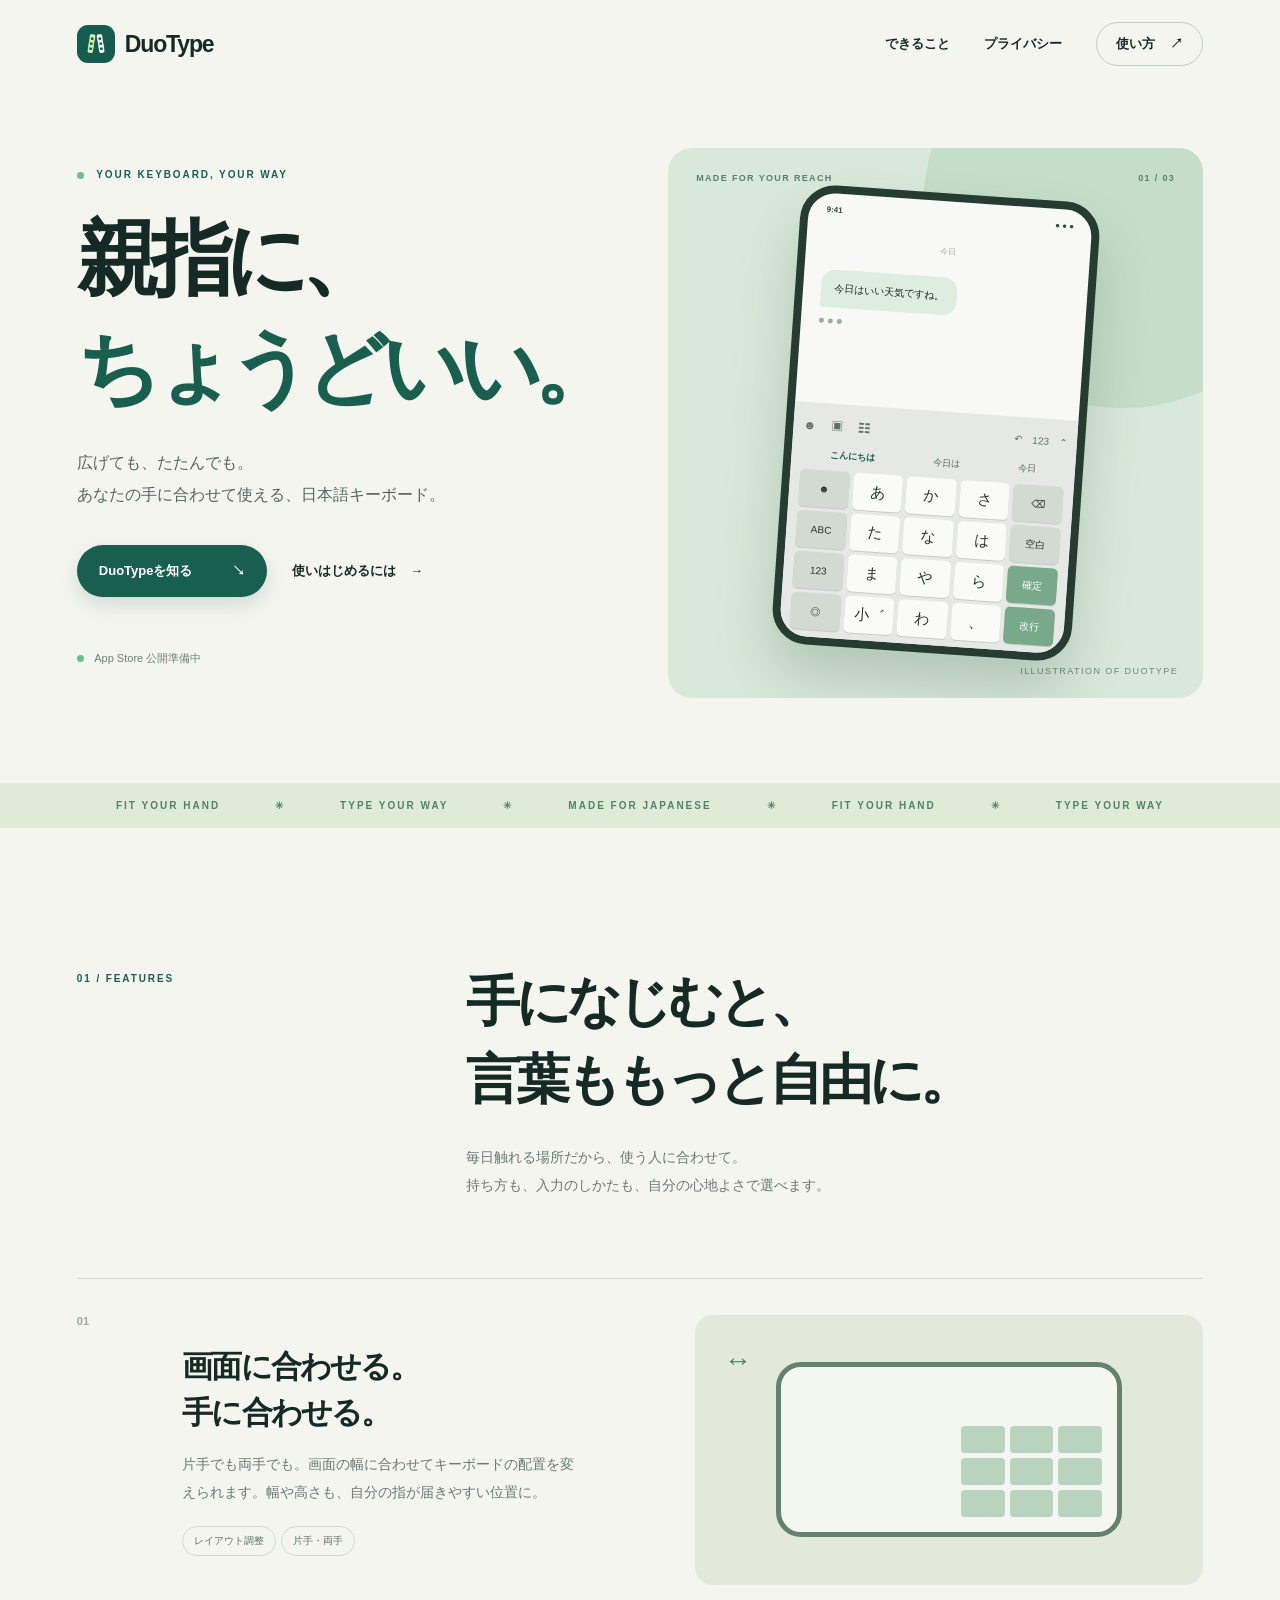
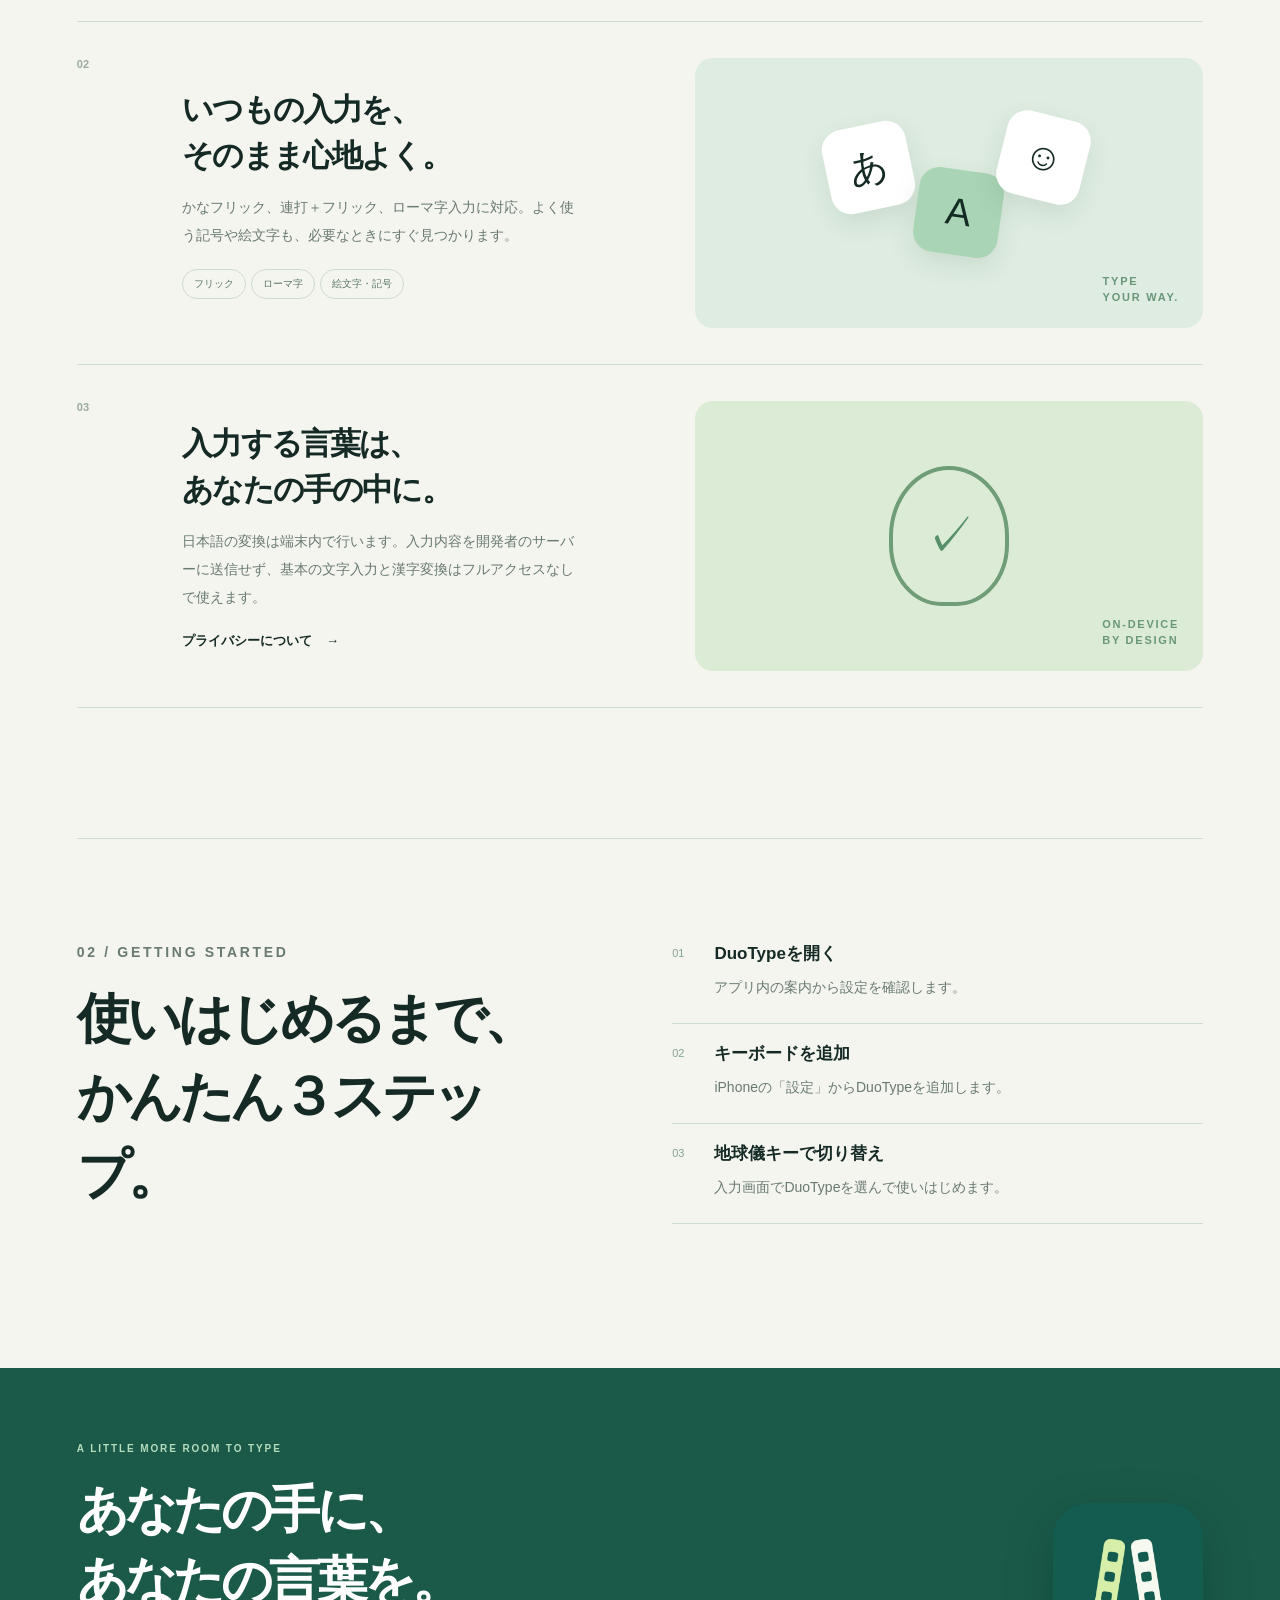
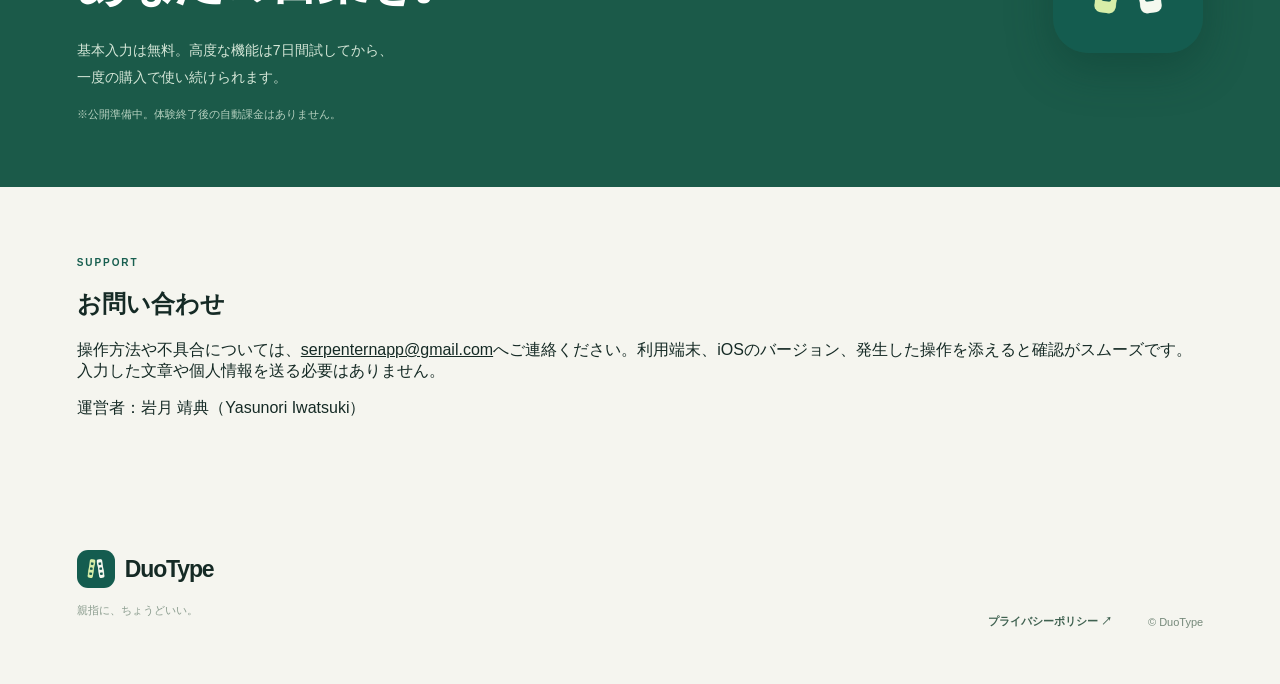
==== index.html @ b4846aad "Publish DuoType introduction and privacy policy" ====
<!doctype html>
<html lang="ja">
<head>
<meta charset="utf-8"><meta name="viewport" content="width=device-width,initial-scale=1">
<meta name="description" content="DuoTypeは、画面の幅や持ち方に合わせて使える日本語キーボードです。">
<meta name="theme-color" content="#f5f5ef"><title>DuoType — 親指に、ちょうどいい。</title>
<link rel="icon" href="assets/icon.png"><link rel="stylesheet" href="style.css">
<link rel="canonical" href="https://serpentern.github.io/duotype-site/"></head>
<body>
<a class="skip" href="#main">本文へ移動</a>
<header class="site-header"><a class="brand" href="index.html" aria-label="DuoType ホーム"><img src="assets/icon.png" alt=""><span>DuoType</span></a><nav aria-label="メインナビゲーション"><a href="#features">できること</a><a href="#privacy">プライバシー</a><a class="nav-cta" href="#getting-started">使い方 <span aria-hidden="true">↗</span></a></nav></header>
<main id="main">
<section class="hero section-shell"><div class="hero-copy"><div class="eyebrow"><span class="dot"></span> YOUR KEYBOARD, YOUR WAY</div><h1>親指に、<br><em>ちょうどいい。</em></h1><p class="lead">広げても、たたんでも。<br>あなたの手に合わせて使える、<br class="mobile-break">日本語キーボード。</p><div class="hero-actions"><a class="button primary" href="#features">DuoTypeを知る <span aria-hidden="true">↘</span></a><a class="text-link" href="#getting-started">使いはじめるには <span aria-hidden="true">→</span></a></div><p class="availability"><span class="dot"></span> App Store 公開準備中</p></div>
<div class="hero-art" aria-label="画面に合わせた片手用キーボードのイメージ"><div class="art-label"><span>MADE FOR YOUR REACH</span><span>01 / 03</span></div><div class="device"><div class="device-top"><span>9:41</span><span>● ● ●</span></div><div class="message-area"><span class="message-time">今日</span><div class="bubble">今日はいい天気ですね。</div><div class="typing"><span></span><span></span><span></span></div></div><div class="keyboard"><div class="keyboard-toolbar"><span>☻</span><span>▣</span><span>☷</span><span class="tool-right">↶　123　⌃</span></div><div class="candidate"><span>こんにちは</span><span>今日は</span><span>今日</span></div><div class="keygrid"><span class="key special">☻</span><span class="key">あ</span><span class="key">か</span><span class="key">さ</span><span class="key special">⌫</span><span class="key special">ABC</span><span class="key">た</span><span class="key">な</span><span class="key">は</span><span class="key special">空白</span><span class="key special">123</span><span class="key">ま</span><span class="key">や</span><span class="key">ら</span><span class="key enter">確定</span><span class="key special">◎</span><span class="key">小゛</span><span class="key">わ</span><span class="key">、</span><span class="key enter">改行</span></div></div></div><span class="art-caption">ILLUSTRATION OF DUOTYPE</span></div></section>
<div class="ticker" aria-hidden="true"><span>FIT YOUR HAND</span><span>✳</span><span>TYPE YOUR WAY</span><span>✳</span><span>MADE FOR JAPANESE</span><span>✳</span><span>FIT YOUR HAND</span><span>✳</span><span>TYPE YOUR WAY</span></div>
<section id="features" class="section-shell features"><div class="section-intro"><p class="eyebrow">01 / FEATURES</p><div><h2>手になじむと、<br>言葉ももっと自由に。</h2><p>毎日触れる場所だから、使う人に合わせて。<br>持ち方も、入力のしかたも、自分の心地よさで選べます。</p></div></div><div class="feature-list"><article class="feature-row"><div class="feature-number">01</div><div><h3>画面に合わせる。<br>手に合わせる。</h3><p>片手でも両手でも。画面の幅に合わせてキーボードの配置を変えられます。幅や高さも、自分の指が届きやすい位置に。</p><span class="chip">レイアウト調整</span><span class="chip">片手・両手</span></div><div class="feature-art layout-art" aria-hidden="true"><div class="small-device"><div class="layout-keys"><i></i><i></i><i></i><i></i><i></i><i></i><i></i><i></i><i></i></div></div><div class="layout-arrow">↔</div></div></article><article class="feature-row"><div class="feature-number">02</div><div><h3>いつもの入力を、<br>そのまま心地よく。</h3><p>かなフリック、連打＋フリック、ローマ字入力に対応。よく使う記号や絵文字も、必要なときにすぐ見つかります。</p><span class="chip">フリック</span><span class="chip">ローマ字</span><span class="chip">絵文字・記号</span></div><div class="feature-art type-art" aria-hidden="true"><div class="floating-key one">あ</div><div class="floating-key two">A</div><div class="floating-key three">☺</div><span>TYPE<br>YOUR WAY.</span></div></article><article id="privacy" class="feature-row"><div class="feature-number">03</div><div><h3>入力する言葉は、<br>あなたの手の中に。</h3><p>日本語の変換は端末内で行います。入力内容を開発者のサーバーに送信せず、基本の文字入力と漢字変換はフルアクセスなしで使えます。</p><a class="text-link" href="privacy.html">プライバシーについて <span aria-hidden="true">→</span></a></div><div class="feature-art privacy-art" aria-hidden="true"><div class="shield">✓</div><span>ON-DEVICE<br>BY DESIGN</span></div></article></div></section>
<section id="getting-started" class="setup section-shell"><div><p class="eyebrow">02 / GETTING STARTED</p><h2>使いはじめるまで、<br>かんたん３ステップ。</h2></div><ol><li><span>01</span><div><h3>DuoTypeを開く</h3><p>アプリ内の案内から設定を確認します。</p></div></li><li><span>02</span><div><h3>キーボードを追加</h3><p>iPhoneの「設定」からDuoTypeを追加します。</p></div></li><li><span>03</span><div><h3>地球儀キーで切り替え</h3><p>入力画面でDuoTypeを選んで使いはじめます。</p></div></li></ol></section>
<section class="closing"><div class="section-shell closing-inner"><div><p class="eyebrow">A LITTLE MORE ROOM TO TYPE</p><h2>あなたの手に、<br>あなたの言葉を。</h2><p>基本入力は無料。高度な機能は7日間試してから、<br>一度の購入で使い続けられます。</p><span class="closing-note">※公開準備中。体験終了後の自動課金はありません。</span></div><img src="assets/icon.png" alt="" class="closing-icon"></div></section>
<section id="support" class="section-shell" style="padding-top:60px;padding-bottom:60px"><p class="eyebrow">SUPPORT</p><h2>お問い合わせ</h2><p>操作方法や不具合については、<a href="mailto:serpenternapp@gmail.com" style="text-decoration:underline">serpenternapp@gmail.com</a>へご連絡ください。利用端末、iOSのバージョン、発生した操作を添えると確認がスムーズです。入力した文章や個人情報を送る必要はありません。</p><p>運営者：岩月 靖典（Yasunori Iwatsuki）</p></section></main><footer class="footer section-shell"><div><a class="brand" href="index.html"><img src="assets/icon.png" alt=""><span>DuoType</span></a><p>親指に、ちょうどいい。</p></div><div class="footer-right"><a href="privacy.html">プライバシーポリシー <span aria-hidden="true">↗</span></a><span>© DuoType</span></div></footer>
</body></html>
---- style.css ----
:root{--ink:#152a25;--muted:#687a71;--green:#185f50;--mint:#bfe3cc;--cream:#f5f5ef;--line:#dce3d9;--white:#fff;--yellow:#e4efb5}*{box-sizing:border-box}html{scroll-behavior:smooth}body{margin:0;background:var(--cream);color:var(--ink);font-family:-apple-system,BlinkMacSystemFont,"Hiragino Kaku Gothic ProN","Noto Sans JP",Meiryo,sans-serif;-webkit-font-smoothing:antialiased}a{color:inherit;text-decoration:none}a:focus-visible{outline:3px solid #538f71;outline-offset:5px}.skip{position:absolute;left:12px;top:-100px;z-index:99;background:white;padding:12px}.skip:focus{top:12px}.site-header{max-width:1440px;margin:auto;height:88px;padding:0 6%;display:flex;align-items:center;justify-content:space-between}.brand{display:inline-flex;align-items:center;gap:10px;font-weight:750;letter-spacing:-.05em;font-size:23px}.brand img{width:38px;height:38px;border-radius:11px}.site-header nav{display:flex;align-items:center;gap:34px;font-size:13px;font-weight:650}.site-header nav>a:not(.nav-cta):hover,.text-link:hover{color:#4f987c}.nav-cta{border:1px solid #bccfc2;border-radius:999px;padding:12px 19px}.nav-cta span{margin-left:12px}.section-shell{width:min(1240px,88%);margin:0 auto}.hero{min-height:680px;display:grid;grid-template-columns:1fr 1fr;align-items:center;gap:5%;padding:60px 0 85px}.eyebrow{font-size:10px;font-weight:800;letter-spacing:.19em;color:var(--green)}.dot{display:inline-block;width:7px;height:7px;border-radius:50%;background:#6fbd94;margin-right:8px;vertical-align:middle}.hero h1,.policy-heading h1{font-size:clamp(48px,6.4vw,88px);line-height:1.32;letter-spacing:-.095em;margin:25px 0;font-weight:750}.hero h1 em{font-style:normal;color:var(--green)}.lead{font-size:16px;line-height:2;color:#50675c}.hero-actions{display:flex;gap:25px;align-items:center;margin-top:34px}.button{display:inline-flex;justify-content:space-between;align-items:center;gap:40px;border-radius:100px;padding:17px 22px;font-weight:700;font-size:13px}.primary{background:var(--green);color:white;box-shadow:0 8px 20px #145c5029}.button:hover{background:#0f4f41}.text-link{font-size:13px;font-weight:700}.text-link span{margin-left:10px}.availability{margin-top:54px;color:#6d8175;font-size:11px}.hero-art{min-height:550px;border-radius:24px;background:#d9e9d9;position:relative;overflow:hidden;display:flex;justify-content:center;align-items:center}.hero-art:before{content:"";position:absolute;width:400px;height:400px;background:#c5dec9;border-radius:50%;top:-140px;right:-120px}.art-label{position:absolute;top:25px;left:28px;right:28px;display:flex;justify-content:space-between;font-size:9px;letter-spacing:.15em;color:#5b816c;font-weight:800}.art-caption{position:absolute;bottom:22px;right:25px;color:#6c8b77;font-size:9px;letter-spacing:.16em}.device{width:300px;height:460px;background:#f8f9f6;border:8px solid #263b32;border-radius:35px;box-shadow:0 32px 55px #20473535;overflow:hidden;z-index:1;transform:rotate(4deg)}.device-top{display:flex;justify-content:space-between;padding:12px 18px;color:#36453d;font-size:8px;font-weight:bold}.message-area{height:177px;padding:12px 18px}.message-time{display:block;text-align:center;font-size:8px;color:#a0ada3}.bubble{margin-top:20px;background:#ddede0;padding:12px 13px;border-radius:14px 14px 14px 3px;width:max-content;font-size:10px}.typing{margin-top:11px;display:flex;gap:4px}.typing span{width:5px;height:5px;border-radius:50%;background:#9caf9f}.keyboard{height:240px;padding:10px;background:#e5e8e4}.keyboard-toolbar{display:flex;gap:15px;align-items:center;color:#60726b;font-size:12px;height:25px}.tool-right{margin-left:auto;font-size:10px}.candidate{display:flex;justify-content:space-around;align-items:center;height:32px;color:#52665a;font-size:9px}.candidate span:first-child{color:var(--green);font-weight:bold}.keygrid{display:grid;grid-template-columns:repeat(5,1fr);grid-template-rows:repeat(4,37px);gap:4px}.key{display:flex;align-items:center;justify-content:center;background:#fafaf8;border-radius:5px;box-shadow:0 1px 0 #c6cdc6;color:#26362d;font-size:15px}.key.special{background:#d2dad2;font-size:10px}.key.enter{background:#79a98b;color:white;font-size:10px}.ticker{display:flex;gap:55px;white-space:nowrap;overflow:hidden;background:#dfead7;padding:17px 0;color:#50836a;font-size:10px;letter-spacing:.2em;font-weight:800;justify-content:center}.features{padding-top:135px;padding-bottom:130px}.section-intro{display:grid;grid-template-columns:1fr 2fr;gap:20px;margin-bottom:65px}.section-intro h2,.setup h2{font-size:clamp(34px,4.2vw,54px);line-height:1.45;letter-spacing:-.075em;margin:0 0 24px}.section-intro>div>p,.feature-row p,.setup p{color:var(--muted);line-height:2;font-size:14px}.feature-row{display:grid;grid-template-columns:.16fr 1fr 1.05fr;gap:28px;padding:36px 0;border-top:1px solid #cfdcd0;align-items:center}.feature-row:last-child{border-bottom:1px solid #cfdcd0}.feature-number{align-self:start;font-size:11px;font-weight:700;color:#9aab9b}.feature-row h3{font-size:clamp(25px,2.4vw,34px);letter-spacing:-.06em;line-height:1.5;margin:0 0 14px}.feature-row p{max-width:400px;margin-bottom:20px}.chip{display:inline-block;border:1px solid #cedbd0;border-radius:99px;padding:7px 11px;font-size:10px;color:#587667;margin-right:5px}.feature-art{min-height:270px;border-radius:18px;position:relative;overflow:hidden}.layout-art{background:#e2e9db;display:flex;align-items:center;justify-content:center}.small-device{width:68%;height:68%;min-height:175px;border:5px solid #63826e;border-radius:25px;background:#f3f7ef;display:flex;align-items:end;justify-content:end;padding:15px}.layout-keys{width:46%;display:grid;grid-template-columns:repeat(3,1fr);gap:5px}.layout-keys i{height:27px;background:#b8d4be;border-radius:4px}.layout-arrow{position:absolute;top:30px;left:29px;color:#548568;font-size:28px}.type-art{background:#dfece1;display:flex;align-items:center;justify-content:center}.type-art>span,.privacy-art>span{font-size:11px;line-height:1.5;letter-spacing:.16em;color:#699779;font-weight:800;position:absolute;right:24px;bottom:22px}.floating-key{width:85px;height:85px;border-radius:20px;background:#fff;display:grid;place-items:center;font-size:38px;box-shadow:0 10px 25px #46785822;position:absolute}.floating-key.one{transform:translate(-80px,-25px) rotate(-12deg)}.floating-key.two{transform:translate(10px,20px) rotate(8deg);background:#a9d4b5}.floating-key.three{transform:translate(95px,-35px) rotate(14deg)}.privacy-art{background:#dcebd5;display:flex;align-items:center;justify-content:center}.shield{width:120px;height:140px;border:4px solid #6f9d78;border-radius:55% 55% 48% 48%;display:grid;place-items:center;font-size:52px;color:#568f69}.setup{display:grid;grid-template-columns:1fr 1.1fr;gap:10%;padding:85px 0 130px;border-top:1px solid #cfdcd0}.setup ol{list-style:none;padding:0;margin:0}.setup li{display:flex;gap:30px;padding:18px 0 22px;border-bottom:1px solid #cfdcd0}.setup li>span{font-size:11px;color:#83a38d;padding-top:5px}.setup h3{font-size:17px;margin:0}.setup li p{margin:8px 0 0}.closing{background:#1b5a49;color:white}.closing-inner{min-height:360px;display:flex;align-items:center;justify-content:space-between;padding:65px 0}.closing .eyebrow{color:#b5dbbd}.closing h2{font-size:clamp(35px,4vw,54px);line-height:1.4;letter-spacing:-.075em;margin:20px 0}.closing p:not(.eyebrow){font-size:14px;line-height:1.9;color:#d5e7d8}.closing-note{font-size:11px;color:#b5d0bf}.closing-icon{width:150px;height:150px;border-radius:35px;box-shadow:0 15px 45px #0b3b3070}.footer{display:flex;justify-content:space-between;align-items:end;padding:55px 0}.footer p{font-size:11px;color:#8a9c8e}.footer-right{display:flex;gap:36px;align-items:center;font-size:11px;color:#75897a}.footer-right a{font-weight:bold;color:#3f6150}.policy-shell{width:min(1050px,88%);margin:auto}.policy-heading{padding:85px 0 90px;border-bottom:1px solid #cfdcd0}.policy-heading h1{font-size:clamp(44px,5.8vw,72px);margin:22px 0}.policy-heading h1 span{color:var(--green)}.policy-heading>p:last-child{color:#728678;font-size:14px}.policy-layout{display:grid;grid-template-columns:240px 1fr;gap:65px;padding:75px 0 120px}.policy-aside{position:sticky;top:30px;align-self:start;font-size:10px;letter-spacing:.15em;font-weight:800;color:#75a384}.policy-aside p{font-size:15px;letter-spacing:0;line-height:1.9;color:#4b6e59}.policy-aside a{display:inline-block;margin-top:20px;color:#5a8069;letter-spacing:0}.policy-content{max-width:690px}.policy-lead{font-size:16px!important;color:#304d3c!important;margin-top:0!important}.policy-content section{margin-top:56px}.policy-content h2{font-size:20px;letter-spacing:-.03em;margin-bottom:20px}.policy-content h2 span{font-size:10px;letter-spacing:.1em;color:#86a58b;margin-right:16px}.policy-content p{font-size:14px;line-height:2.05;color:#62766a}.policy-content a{color:var(--green);text-decoration:underline;text-underline-offset:3px}.mobile-break{display:none}@media(max-width:760px){.site-header{height:72px;padding:0 6%}.brand{font-size:20px}.brand img{width:34px;height:34px}.site-header nav{gap:15px;font-size:11px}.site-header nav>a:first-child{display:none}.nav-cta{padding:9px 12px}.hero{grid-template-columns:1fr;gap:35px;padding:50px 0 65px}.hero h1{font-size:clamp(48px,11vw,72px)}.hero-art{min-height:460px}.device{transform:rotate(3deg) scale(.85)}.hero-actions{gap:16px}.button{gap:22px;padding:15px 18px}.availability{margin-top:32px}.ticker{gap:28px;justify-content:flex-start;font-size:9px}.features{padding:90px 0}.section-intro{grid-template-columns:1fr;gap:8px;margin-bottom:35px}.feature-row{grid-template-columns:30px 1fr;gap:15px;padding:32px 0}.feature-art{grid-column:2;min-height:230px}.setup{grid-template-columns:1fr;gap:30px;padding:65px 0 90px}.closing-inner{min-height:330px;gap:12px}.closing-icon{width:86px;height:86px;border-radius:22px}.closing p:not(.eyebrow){font-size:12px}.closing p br{display:none}.footer{align-items:start}.footer-right{flex-direction:column;gap:15px;align-items:end}.policy-heading{padding:55px 0}.policy-layout{display:block;padding:40px 0 70px}.policy-aside{position:static;margin-bottom:50px}.policy-aside p{display:none}.policy-aside a{margin-top:15px}.policy-content section{margin-top:40px}.mobile-break{display:block}}@media(prefers-reduced-motion:reduce){html{scroll-behavior:auto}}
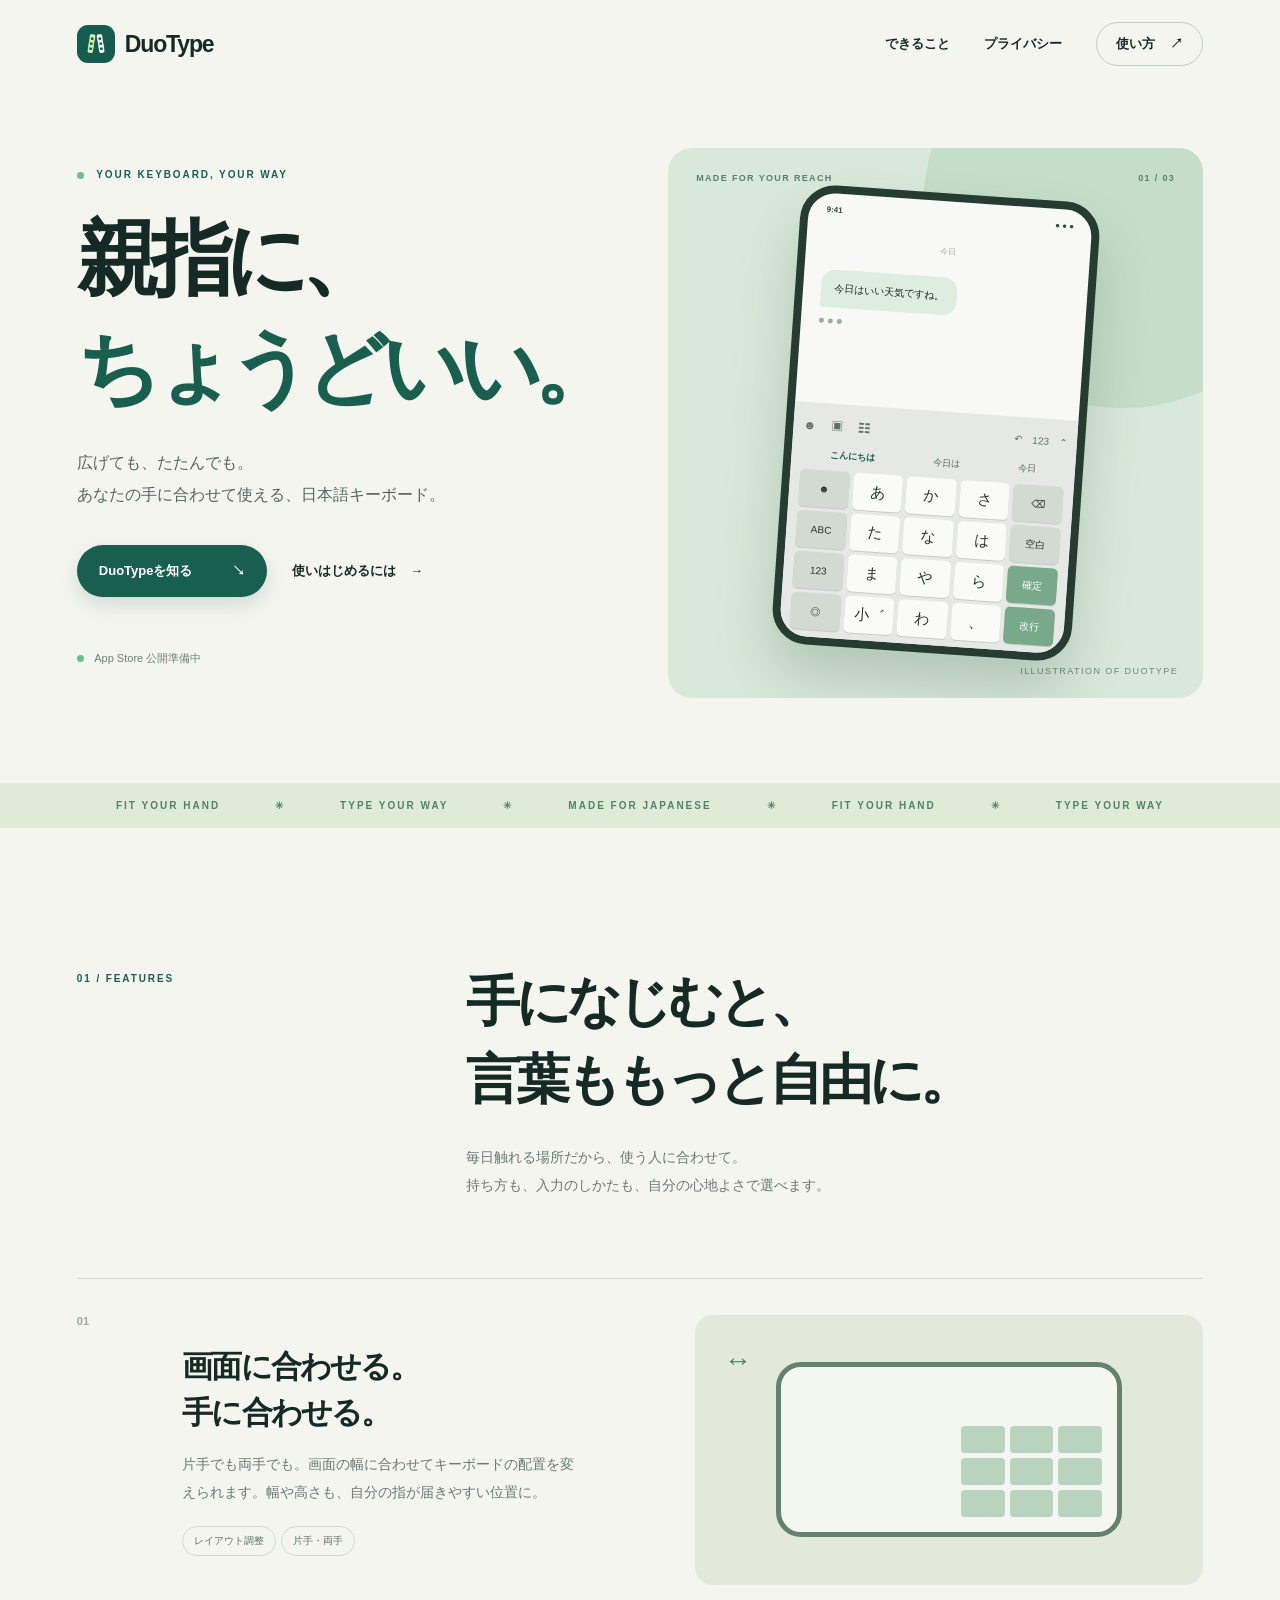
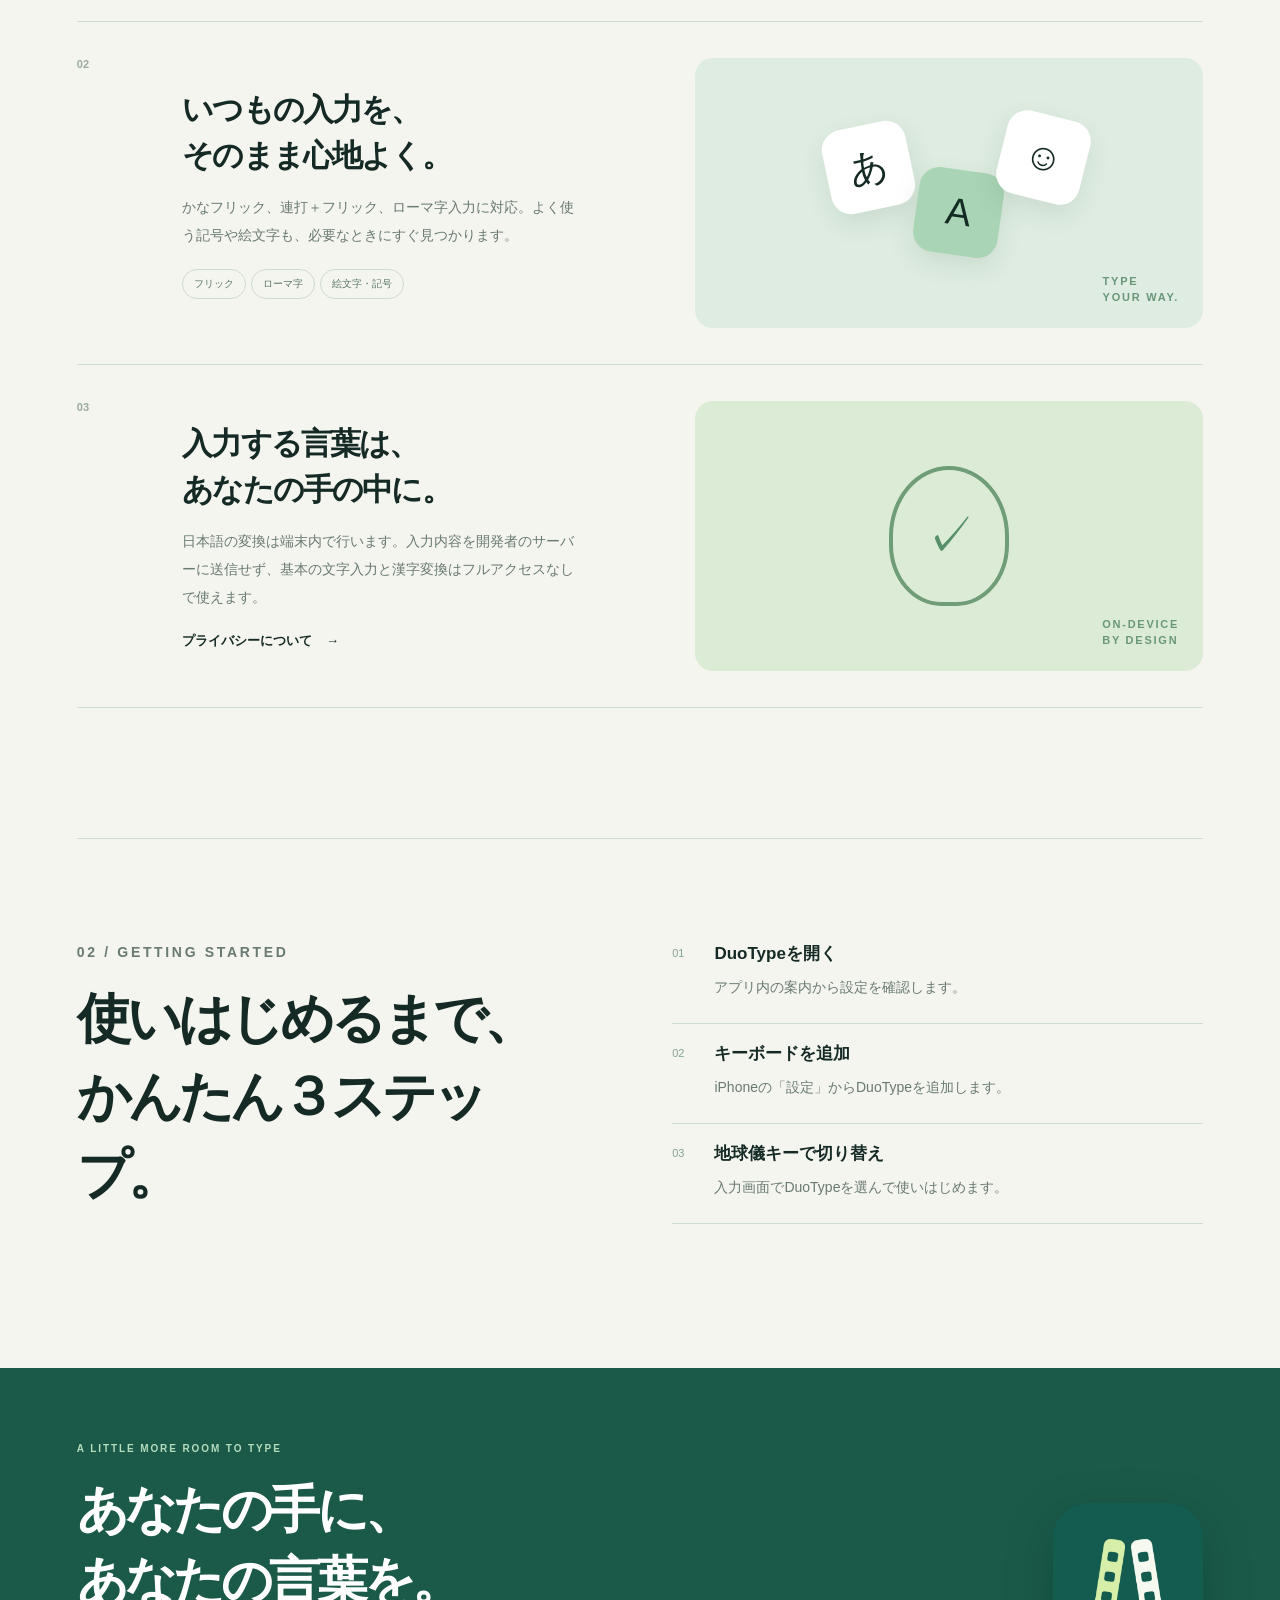
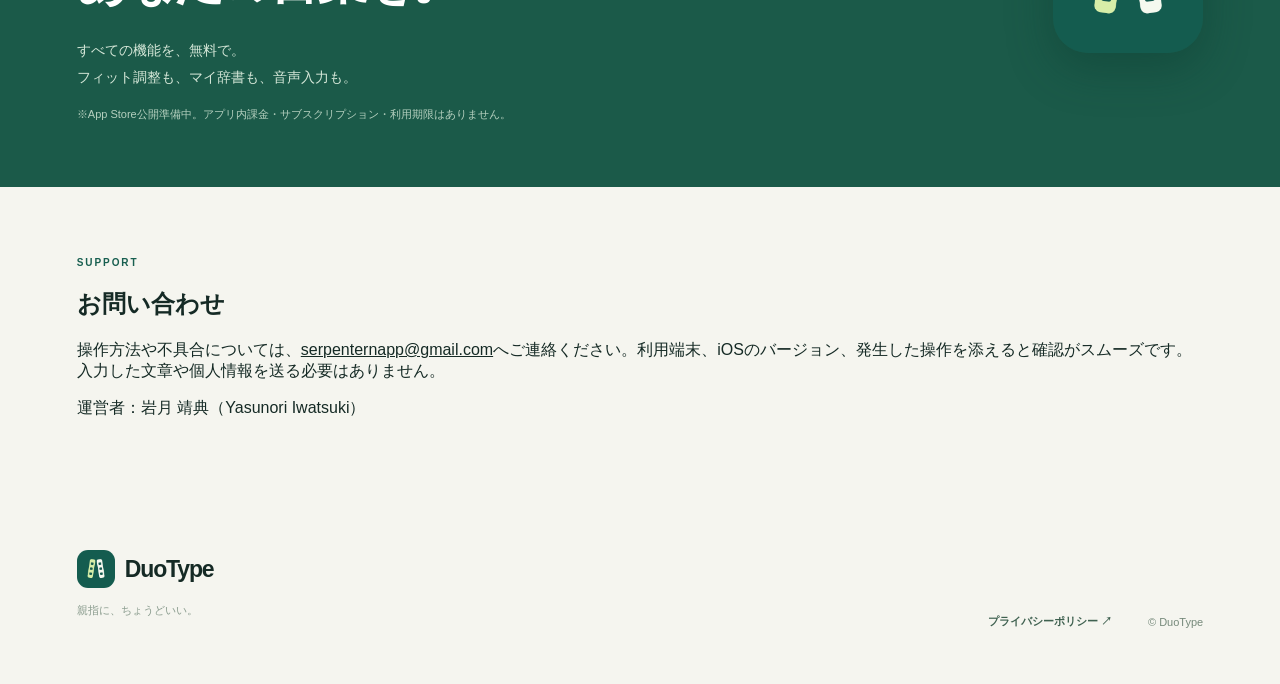
==== commit e8f00182: "Make all DuoType features free without in-app purchases" ====
--- a/index.html
+++ b/index.html
@@ -15,6 +15,6 @@
 <div class="ticker" aria-hidden="true"><span>FIT YOUR HAND</span><span>✳</span><span>TYPE YOUR WAY</span><span>✳</span><span>MADE FOR JAPANESE</span><span>✳</span><span>FIT YOUR HAND</span><span>✳</span><span>TYPE YOUR WAY</span></div>
 <section id="features" class="section-shell features"><div class="section-intro"><p class="eyebrow">01 / FEATURES</p><div><h2>手になじむと、<br>言葉ももっと自由に。</h2><p>毎日触れる場所だから、使う人に合わせて。<br>持ち方も、入力のしかたも、自分の心地よさで選べます。</p></div></div><div class="feature-list"><article class="feature-row"><div class="feature-number">01</div><div><h3>画面に合わせる。<br>手に合わせる。</h3><p>片手でも両手でも。画面の幅に合わせてキーボードの配置を変えられます。幅や高さも、自分の指が届きやすい位置に。</p><span class="chip">レイアウト調整</span><span class="chip">片手・両手</span></div><div class="feature-art layout-art" aria-hidden="true"><div class="small-device"><div class="layout-keys"><i></i><i></i><i></i><i></i><i></i><i></i><i></i><i></i><i></i></div></div><div class="layout-arrow">↔</div></div></article><article class="feature-row"><div class="feature-number">02</div><div><h3>いつもの入力を、<br>そのまま心地よく。</h3><p>かなフリック、連打＋フリック、ローマ字入力に対応。よく使う記号や絵文字も、必要なときにすぐ見つかります。</p><span class="chip">フリック</span><span class="chip">ローマ字</span><span class="chip">絵文字・記号</span></div><div class="feature-art type-art" aria-hidden="true"><div class="floating-key one">あ</div><div class="floating-key two">A</div><div class="floating-key three">☺</div><span>TYPE<br>YOUR WAY.</span></div></article><article id="privacy" class="feature-row"><div class="feature-number">03</div><div><h3>入力する言葉は、<br>あなたの手の中に。</h3><p>日本語の変換は端末内で行います。入力内容を開発者のサーバーに送信せず、基本の文字入力と漢字変換はフルアクセスなしで使えます。</p><a class="text-link" href="privacy.html">プライバシーについて <span aria-hidden="true">→</span></a></div><div class="feature-art privacy-art" aria-hidden="true"><div class="shield">✓</div><span>ON-DEVICE<br>BY DESIGN</span></div></article></div></section>
 <section id="getting-started" class="setup section-shell"><div><p class="eyebrow">02 / GETTING STARTED</p><h2>使いはじめるまで、<br>かんたん３ステップ。</h2></div><ol><li><span>01</span><div><h3>DuoTypeを開く</h3><p>アプリ内の案内から設定を確認します。</p></div></li><li><span>02</span><div><h3>キーボードを追加</h3><p>iPhoneの「設定」からDuoTypeを追加します。</p></div></li><li><span>03</span><div><h3>地球儀キーで切り替え</h3><p>入力画面でDuoTypeを選んで使いはじめます。</p></div></li></ol></section>
-<section class="closing"><div class="section-shell closing-inner"><div><p class="eyebrow">A LITTLE MORE ROOM TO TYPE</p><h2>あなたの手に、<br>あなたの言葉を。</h2><p>基本入力は無料。高度な機能は7日間試してから、<br>一度の購入で使い続けられます。</p><span class="closing-note">※公開準備中。体験終了後の自動課金はありません。</span></div><img src="assets/icon.png" alt="" class="closing-icon"></div></section>
+<section class="closing"><div class="section-shell closing-inner"><div><p class="eyebrow">A LITTLE MORE ROOM TO TYPE</p><h2>あなたの手に、<br>あなたの言葉を。</h2><p>すべての機能を、無料で。<br>フィット調整も、マイ辞書も、音声入力も。</p><span class="closing-note">※App Store公開準備中。アプリ内課金・サブスクリプション・利用期限はありません。</span></div><img src="assets/icon.png" alt="" class="closing-icon"></div></section>
 <section id="support" class="section-shell" style="padding-top:60px;padding-bottom:60px"><p class="eyebrow">SUPPORT</p><h2>お問い合わせ</h2><p>操作方法や不具合については、<a href="mailto:serpenternapp@gmail.com" style="text-decoration:underline">serpenternapp@gmail.com</a>へご連絡ください。利用端末、iOSのバージョン、発生した操作を添えると確認がスムーズです。入力した文章や個人情報を送る必要はありません。</p><p>運営者：岩月 靖典（Yasunori Iwatsuki）</p></section></main><footer class="footer section-shell"><div><a class="brand" href="index.html"><img src="assets/icon.png" alt=""><span>DuoType</span></a><p>親指に、ちょうどいい。</p></div><div class="footer-right"><a href="privacy.html">プライバシーポリシー <span aria-hidden="true">↗</span></a><span>© DuoType</span></div></footer>
 </body></html>
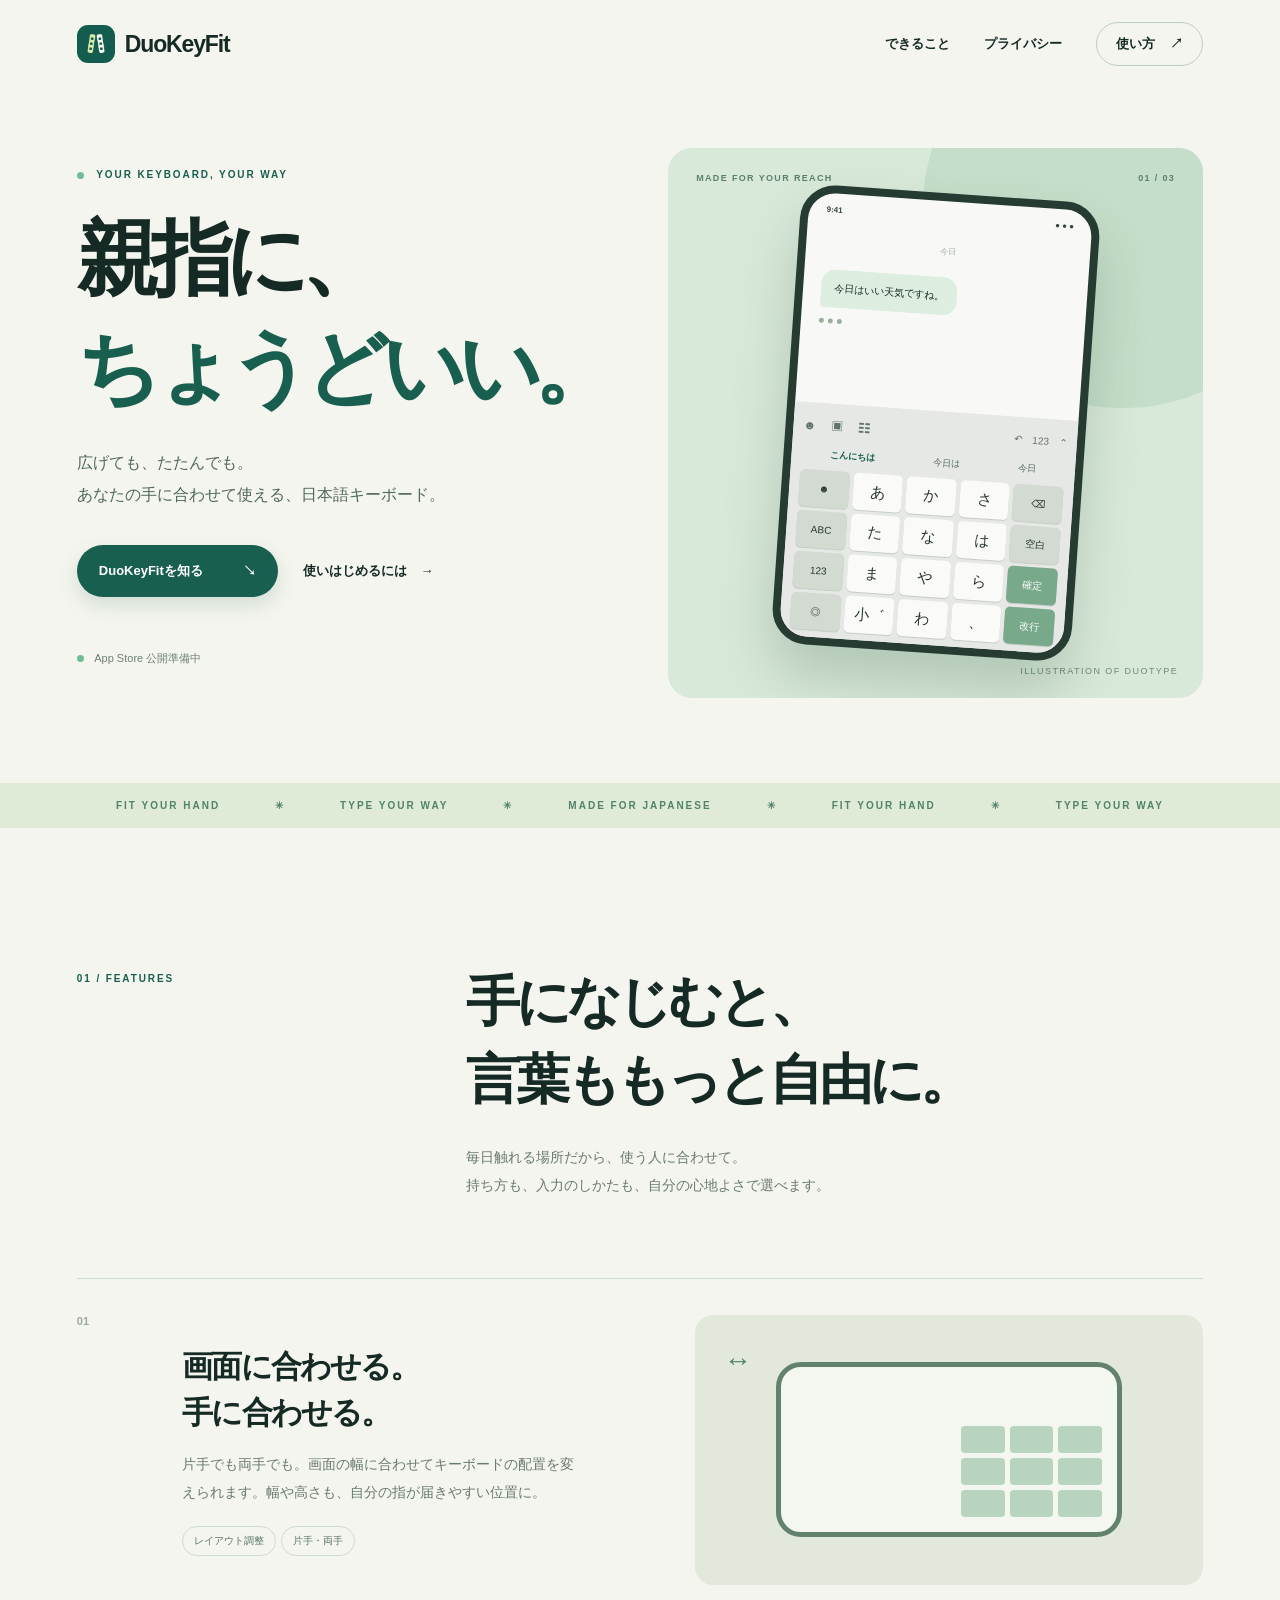
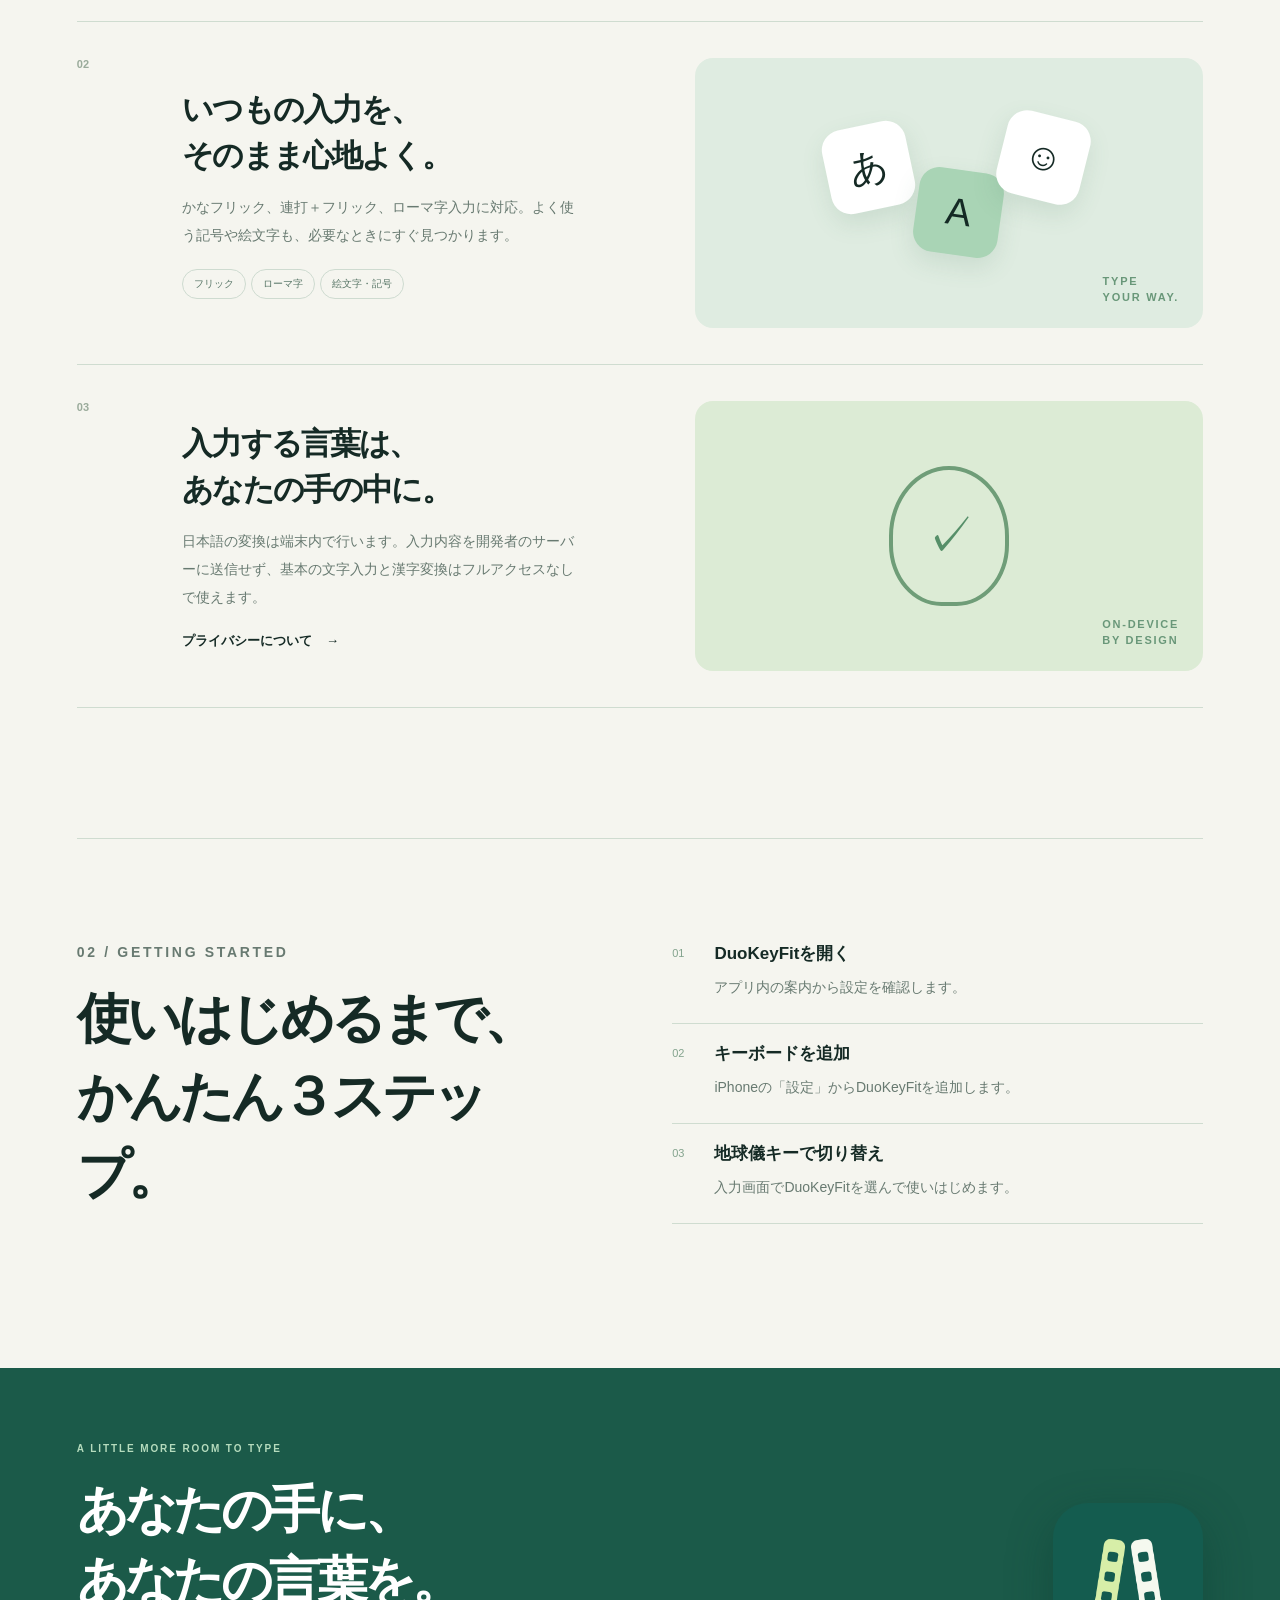
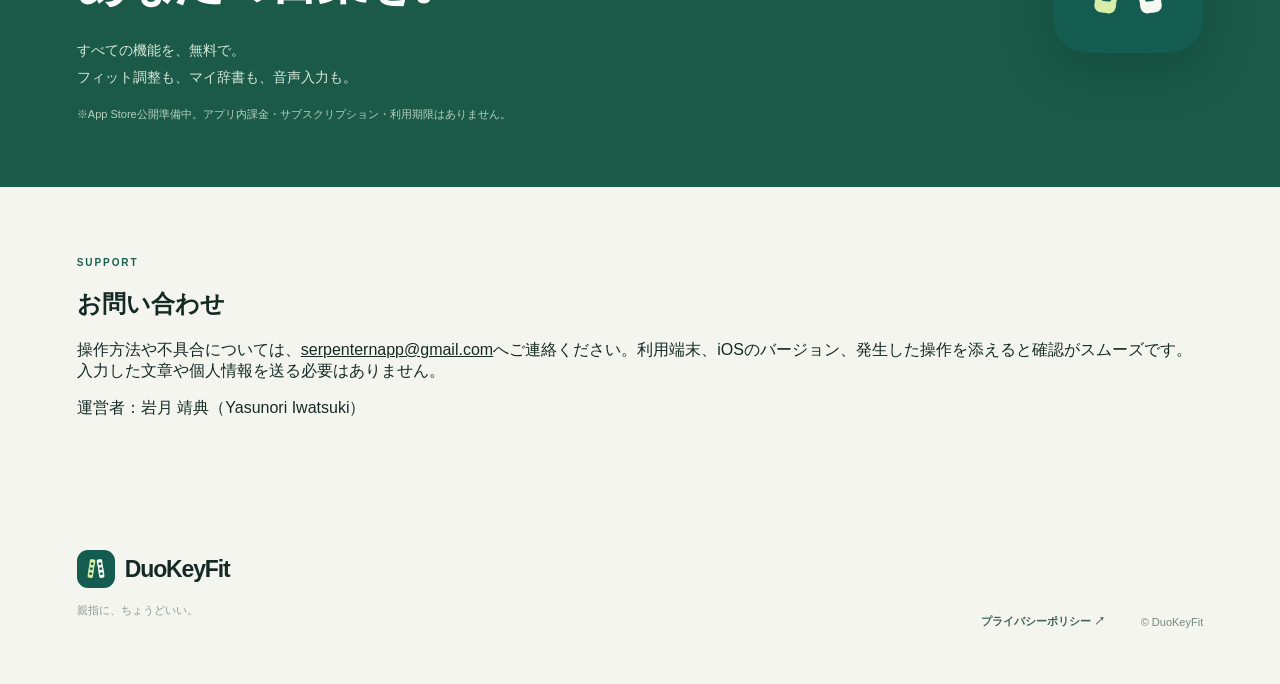
==== commit 743040f6: "Rename public branding to DuoKeyFit" ====
--- a/index.html
+++ b/index.html
@@ -2,19 +2,19 @@
 <html lang="ja">
 <head>
 <meta charset="utf-8"><meta name="viewport" content="width=device-width,initial-scale=1">
-<meta name="description" content="DuoTypeは、画面の幅や持ち方に合わせて使える日本語キーボードです。">
-<meta name="theme-color" content="#f5f5ef"><title>DuoType — 親指に、ちょうどいい。</title>
+<meta name="description" content="DuoKeyFitは、画面の幅や持ち方に合わせて使える日本語キーボードです。">
+<meta name="theme-color" content="#f5f5ef"><title>DuoKeyFit — 親指に、ちょうどいい。</title>
 <link rel="icon" href="assets/icon.png"><link rel="stylesheet" href="style.css">
 <link rel="canonical" href="https://serpentern.github.io/duotype-site/"></head>
 <body>
 <a class="skip" href="#main">本文へ移動</a>
-<header class="site-header"><a class="brand" href="index.html" aria-label="DuoType ホーム"><img src="assets/icon.png" alt=""><span>DuoType</span></a><nav aria-label="メインナビゲーション"><a href="#features">できること</a><a href="#privacy">プライバシー</a><a class="nav-cta" href="#getting-started">使い方 <span aria-hidden="true">↗</span></a></nav></header>
+<header class="site-header"><a class="brand" href="index.html" aria-label="DuoKeyFit ホーム"><img src="assets/icon.png" alt=""><span>DuoKeyFit</span></a><nav aria-label="メインナビゲーション"><a href="#features">できること</a><a href="#privacy">プライバシー</a><a class="nav-cta" href="#getting-started">使い方 <span aria-hidden="true">↗</span></a></nav></header>
 <main id="main">
-<section class="hero section-shell"><div class="hero-copy"><div class="eyebrow"><span class="dot"></span> YOUR KEYBOARD, YOUR WAY</div><h1>親指に、<br><em>ちょうどいい。</em></h1><p class="lead">広げても、たたんでも。<br>あなたの手に合わせて使える、<br class="mobile-break">日本語キーボード。</p><div class="hero-actions"><a class="button primary" href="#features">DuoTypeを知る <span aria-hidden="true">↘</span></a><a class="text-link" href="#getting-started">使いはじめるには <span aria-hidden="true">→</span></a></div><p class="availability"><span class="dot"></span> App Store 公開準備中</p></div>
+<section class="hero section-shell"><div class="hero-copy"><div class="eyebrow"><span class="dot"></span> YOUR KEYBOARD, YOUR WAY</div><h1>親指に、<br><em>ちょうどいい。</em></h1><p class="lead">広げても、たたんでも。<br>あなたの手に合わせて使える、<br class="mobile-break">日本語キーボード。</p><div class="hero-actions"><a class="button primary" href="#features">DuoKeyFitを知る <span aria-hidden="true">↘</span></a><a class="text-link" href="#getting-started">使いはじめるには <span aria-hidden="true">→</span></a></div><p class="availability"><span class="dot"></span> App Store 公開準備中</p></div>
 <div class="hero-art" aria-label="画面に合わせた片手用キーボードのイメージ"><div class="art-label"><span>MADE FOR YOUR REACH</span><span>01 / 03</span></div><div class="device"><div class="device-top"><span>9:41</span><span>● ● ●</span></div><div class="message-area"><span class="message-time">今日</span><div class="bubble">今日はいい天気ですね。</div><div class="typing"><span></span><span></span><span></span></div></div><div class="keyboard"><div class="keyboard-toolbar"><span>☻</span><span>▣</span><span>☷</span><span class="tool-right">↶　123　⌃</span></div><div class="candidate"><span>こんにちは</span><span>今日は</span><span>今日</span></div><div class="keygrid"><span class="key special">☻</span><span class="key">あ</span><span class="key">か</span><span class="key">さ</span><span class="key special">⌫</span><span class="key special">ABC</span><span class="key">た</span><span class="key">な</span><span class="key">は</span><span class="key special">空白</span><span class="key special">123</span><span class="key">ま</span><span class="key">や</span><span class="key">ら</span><span class="key enter">確定</span><span class="key special">◎</span><span class="key">小゛</span><span class="key">わ</span><span class="key">、</span><span class="key enter">改行</span></div></div></div><span class="art-caption">ILLUSTRATION OF DUOTYPE</span></div></section>
 <div class="ticker" aria-hidden="true"><span>FIT YOUR HAND</span><span>✳</span><span>TYPE YOUR WAY</span><span>✳</span><span>MADE FOR JAPANESE</span><span>✳</span><span>FIT YOUR HAND</span><span>✳</span><span>TYPE YOUR WAY</span></div>
 <section id="features" class="section-shell features"><div class="section-intro"><p class="eyebrow">01 / FEATURES</p><div><h2>手になじむと、<br>言葉ももっと自由に。</h2><p>毎日触れる場所だから、使う人に合わせて。<br>持ち方も、入力のしかたも、自分の心地よさで選べます。</p></div></div><div class="feature-list"><article class="feature-row"><div class="feature-number">01</div><div><h3>画面に合わせる。<br>手に合わせる。</h3><p>片手でも両手でも。画面の幅に合わせてキーボードの配置を変えられます。幅や高さも、自分の指が届きやすい位置に。</p><span class="chip">レイアウト調整</span><span class="chip">片手・両手</span></div><div class="feature-art layout-art" aria-hidden="true"><div class="small-device"><div class="layout-keys"><i></i><i></i><i></i><i></i><i></i><i></i><i></i><i></i><i></i></div></div><div class="layout-arrow">↔</div></div></article><article class="feature-row"><div class="feature-number">02</div><div><h3>いつもの入力を、<br>そのまま心地よく。</h3><p>かなフリック、連打＋フリック、ローマ字入力に対応。よく使う記号や絵文字も、必要なときにすぐ見つかります。</p><span class="chip">フリック</span><span class="chip">ローマ字</span><span class="chip">絵文字・記号</span></div><div class="feature-art type-art" aria-hidden="true"><div class="floating-key one">あ</div><div class="floating-key two">A</div><div class="floating-key three">☺</div><span>TYPE<br>YOUR WAY.</span></div></article><article id="privacy" class="feature-row"><div class="feature-number">03</div><div><h3>入力する言葉は、<br>あなたの手の中に。</h3><p>日本語の変換は端末内で行います。入力内容を開発者のサーバーに送信せず、基本の文字入力と漢字変換はフルアクセスなしで使えます。</p><a class="text-link" href="privacy.html">プライバシーについて <span aria-hidden="true">→</span></a></div><div class="feature-art privacy-art" aria-hidden="true"><div class="shield">✓</div><span>ON-DEVICE<br>BY DESIGN</span></div></article></div></section>
-<section id="getting-started" class="setup section-shell"><div><p class="eyebrow">02 / GETTING STARTED</p><h2>使いはじめるまで、<br>かんたん３ステップ。</h2></div><ol><li><span>01</span><div><h3>DuoTypeを開く</h3><p>アプリ内の案内から設定を確認します。</p></div></li><li><span>02</span><div><h3>キーボードを追加</h3><p>iPhoneの「設定」からDuoTypeを追加します。</p></div></li><li><span>03</span><div><h3>地球儀キーで切り替え</h3><p>入力画面でDuoTypeを選んで使いはじめます。</p></div></li></ol></section>
+<section id="getting-started" class="setup section-shell"><div><p class="eyebrow">02 / GETTING STARTED</p><h2>使いはじめるまで、<br>かんたん３ステップ。</h2></div><ol><li><span>01</span><div><h3>DuoKeyFitを開く</h3><p>アプリ内の案内から設定を確認します。</p></div></li><li><span>02</span><div><h3>キーボードを追加</h3><p>iPhoneの「設定」からDuoKeyFitを追加します。</p></div></li><li><span>03</span><div><h3>地球儀キーで切り替え</h3><p>入力画面でDuoKeyFitを選んで使いはじめます。</p></div></li></ol></section>
 <section class="closing"><div class="section-shell closing-inner"><div><p class="eyebrow">A LITTLE MORE ROOM TO TYPE</p><h2>あなたの手に、<br>あなたの言葉を。</h2><p>すべての機能を、無料で。<br>フィット調整も、マイ辞書も、音声入力も。</p><span class="closing-note">※App Store公開準備中。アプリ内課金・サブスクリプション・利用期限はありません。</span></div><img src="assets/icon.png" alt="" class="closing-icon"></div></section>
-<section id="support" class="section-shell" style="padding-top:60px;padding-bottom:60px"><p class="eyebrow">SUPPORT</p><h2>お問い合わせ</h2><p>操作方法や不具合については、<a href="mailto:serpenternapp@gmail.com" style="text-decoration:underline">serpenternapp@gmail.com</a>へご連絡ください。利用端末、iOSのバージョン、発生した操作を添えると確認がスムーズです。入力した文章や個人情報を送る必要はありません。</p><p>運営者：岩月 靖典（Yasunori Iwatsuki）</p></section></main><footer class="footer section-shell"><div><a class="brand" href="index.html"><img src="assets/icon.png" alt=""><span>DuoType</span></a><p>親指に、ちょうどいい。</p></div><div class="footer-right"><a href="privacy.html">プライバシーポリシー <span aria-hidden="true">↗</span></a><span>© DuoType</span></div></footer>
+<section id="support" class="section-shell" style="padding-top:60px;padding-bottom:60px"><p class="eyebrow">SUPPORT</p><h2>お問い合わせ</h2><p>操作方法や不具合については、<a href="mailto:serpenternapp@gmail.com" style="text-decoration:underline">serpenternapp@gmail.com</a>へご連絡ください。利用端末、iOSのバージョン、発生した操作を添えると確認がスムーズです。入力した文章や個人情報を送る必要はありません。</p><p>運営者：岩月 靖典（Yasunori Iwatsuki）</p></section></main><footer class="footer section-shell"><div><a class="brand" href="index.html"><img src="assets/icon.png" alt=""><span>DuoKeyFit</span></a><p>親指に、ちょうどいい。</p></div><div class="footer-right"><a href="privacy.html">プライバシーポリシー <span aria-hidden="true">↗</span></a><span>© DuoKeyFit</span></div></footer>
 </body></html>
